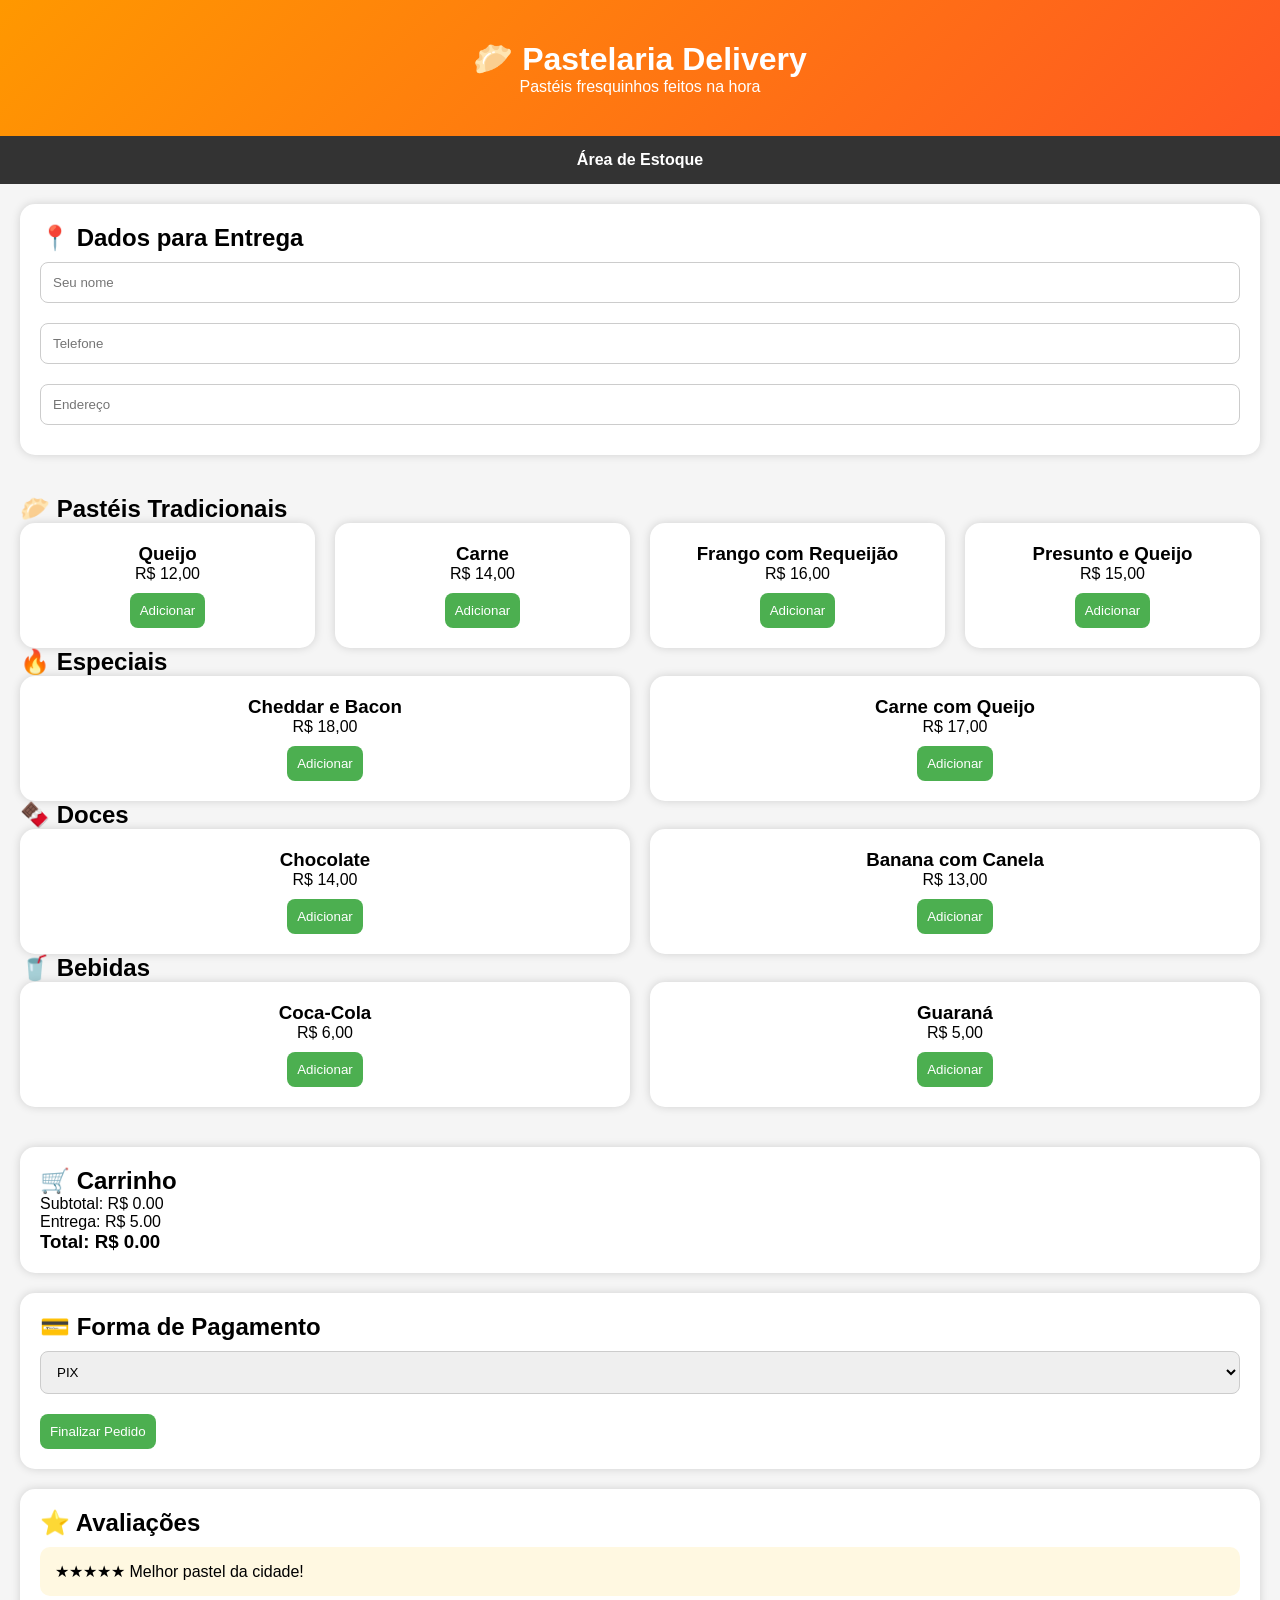
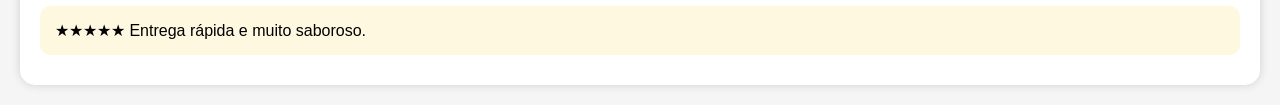
==== vih tavares/index.html @ d55f79d2 "Add files via upload" ====
<!DOCTYPE html>
<html lang="pt-BR">
<head>
<meta charset="UTF-8">
<meta name="viewport" content="width=device-width, initial-scale=1.0">
<title>Pastelaria Delivery</title>
<link rel="stylesheet" href="style.css">
</head>
<body>

<header>
    <h1>🥟 Pastelaria Delivery</h1>
    <p>Pastéis fresquinhos feitos na hora</p>
</header>

<nav>
    <a href="estoque.html">Área de Estoque</a>
</nav>

<section class="dados-cliente">
    <h2>📍 Dados para Entrega</h2>

    <input type="text" id="nome" placeholder="Seu nome">
    <input type="text" id="telefone" placeholder="Telefone">
    <input type="text" id="endereco" placeholder="Endereço">
</section>

<section class="cardapio">

<h2>🥟 Pastéis Tradicionais</h2>

<div class="grid">

<div class="produto">
<h3>Queijo</h3>
<p>R$ 12,00</p>
<button onclick="adicionarCarrinho('Pastel de Queijo',12)">Adicionar</button>
</div>

<div class="produto">
<h3>Carne</h3>
<p>R$ 14,00</p>
<button onclick="adicionarCarrinho('Pastel de Carne',14)">Adicionar</button>
</div>

<div class="produto">
<h3>Frango com Requeijão</h3>
<p>R$ 16,00</p>
<button onclick="adicionarCarrinho('Frango com Requeijão',16)">Adicionar</button>
</div>

<div class="produto">
<h3>Presunto e Queijo</h3>
<p>R$ 15,00</p>
<button onclick="adicionarCarrinho('Presunto e Queijo',15)">Adicionar</button>
</div>

</div>

<h2>🔥 Especiais</h2>

<div class="grid">

<div class="produto">
<h3>Cheddar e Bacon</h3>
<p>R$ 18,00</p>
<button onclick="adicionarCarrinho('Cheddar e Bacon',18)">Adicionar</button>
</div>

<div class="produto">
<h3>Carne com Queijo</h3>
<p>R$ 17,00</p>
<button onclick="adicionarCarrinho('Carne com Queijo',17)">Adicionar</button>
</div>

</div>

<h2>🍫 Doces</h2>

<div class="grid">

<div class="produto">
<h3>Chocolate</h3>
<p>R$ 14,00</p>
<button onclick="adicionarCarrinho('Chocolate',14)">Adicionar</button>
</div>

<div class="produto">
<h3>Banana com Canela</h3>
<p>R$ 13,00</p>
<button onclick="adicionarCarrinho('Banana com Canela',13)">Adicionar</button>
</div>

</div>

<h2>🥤 Bebidas</h2>

<div class="grid">

<div class="produto">
<h3>Coca-Cola</h3>
<p>R$ 6,00</p>
<button onclick="adicionarCarrinho('Coca-Cola',6)">Adicionar</button>
</div>

<div class="produto">
<h3>Guaraná</h3>
<p>R$ 5,00</p>
<button onclick="adicionarCarrinho('Guaraná',5)">Adicionar</button>
</div>

</div>

</section>

<section class="carrinho">
<h2>🛒 Carrinho</h2>

<ul id="listaCarrinho"></ul>

<p>Subtotal: R$ <span id="subtotal">0.00</span></p>
<p>Entrega: R$ 5.00</p>

<h3>Total: R$ <span id="total">0.00</span></h3>
</section>

<section class="pagamento">

<h2>💳 Forma de Pagamento</h2>

<select id="pagamento">
<option value="pix">PIX</option>
<option value="debito">Cartão Débito</option>
<option value="credito">Cartão Crédito</option>
<option value="dinheiro">Dinheiro</option>
</select>

<button onclick="finalizarCompra()">
Finalizar Pedido
</button>

<div id="resultado"></div>

</section>

<section class="avaliacoes">

<h2>⭐ Avaliações</h2>

<div class="comentario">
★★★★★ Melhor pastel da cidade!
</div>

<div class="comentario">
★★★★★ Entrega rápida e muito saboroso.
</div>

</section>

<script src="script.js"></script>

</body>
</html>
---- vih tavares/style.css ----
*{
margin:0;
padding:0;
box-sizing:border-box;
font-family:Arial, sans-serif;
}

body{
background:#f5f5f5;
}

header{
background:linear-gradient(135deg,#ff9800,#ff5722);
color:white;
text-align:center;
padding:40px;
}

nav{
background:#333;
padding:15px;
text-align:center;
}

nav a{
color:white;
text-decoration:none;
font-weight:bold;
}

section{
padding:20px;
}

.grid{
display:grid;
grid-template-columns:repeat(auto-fit,minmax(220px,1fr));
gap:20px;
}

.produto{
background:white;
padding:20px;
border-radius:15px;
box-shadow:0 0 10px rgba(0,0,0,.15);
text-align:center;
transition:.3s;
}

.produto:hover{
transform:translateY(-5px);
}

button{
background:#4caf50;
color:white;
border:none;
padding:10px;
margin-top:10px;
border-radius:8px;
cursor:pointer;
}

button:hover{
background:#2e7d32;
}

.carrinho,
.pagamento,
.avaliacoes,
.dados-cliente{
background:white;
margin:20px;
padding:20px;
border-radius:15px;
box-shadow:0 0 10px rgba(0,0,0,.15);
}

input,
select{
width:100%;
padding:12px;
margin:10px 0;
border:1px solid #ccc;
border-radius:8px;
}

.comentario{
background:#fff8e1;
padding:15px;
margin:10px 0;
border-radius:10px;
}

.voltar{
text-align:center;
margin:30px;
}

.voltar a{
background:#4caf50;
color:white;
padding:12px 20px;
text-decoration:none;
border-radius:10px;
}

@media(max-width:768px){
.grid{
grid-template-columns:1fr;
}
}
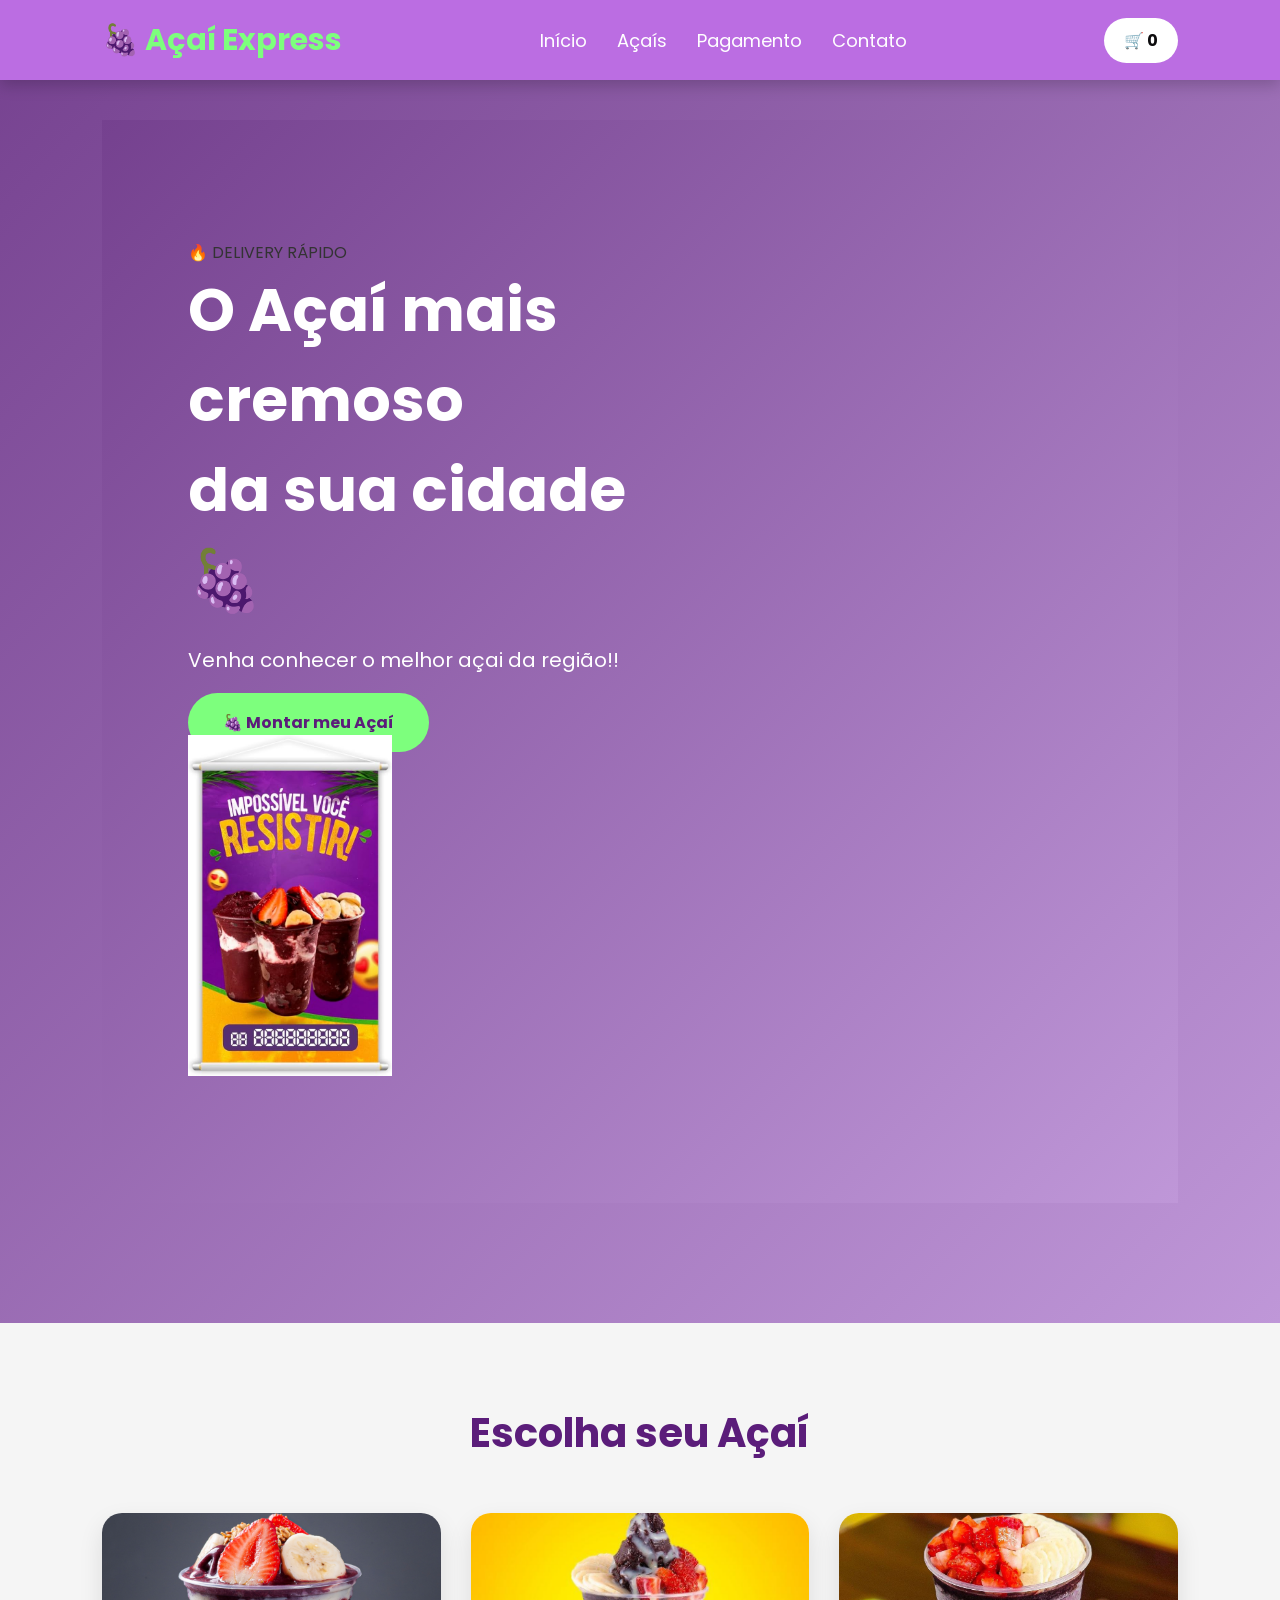
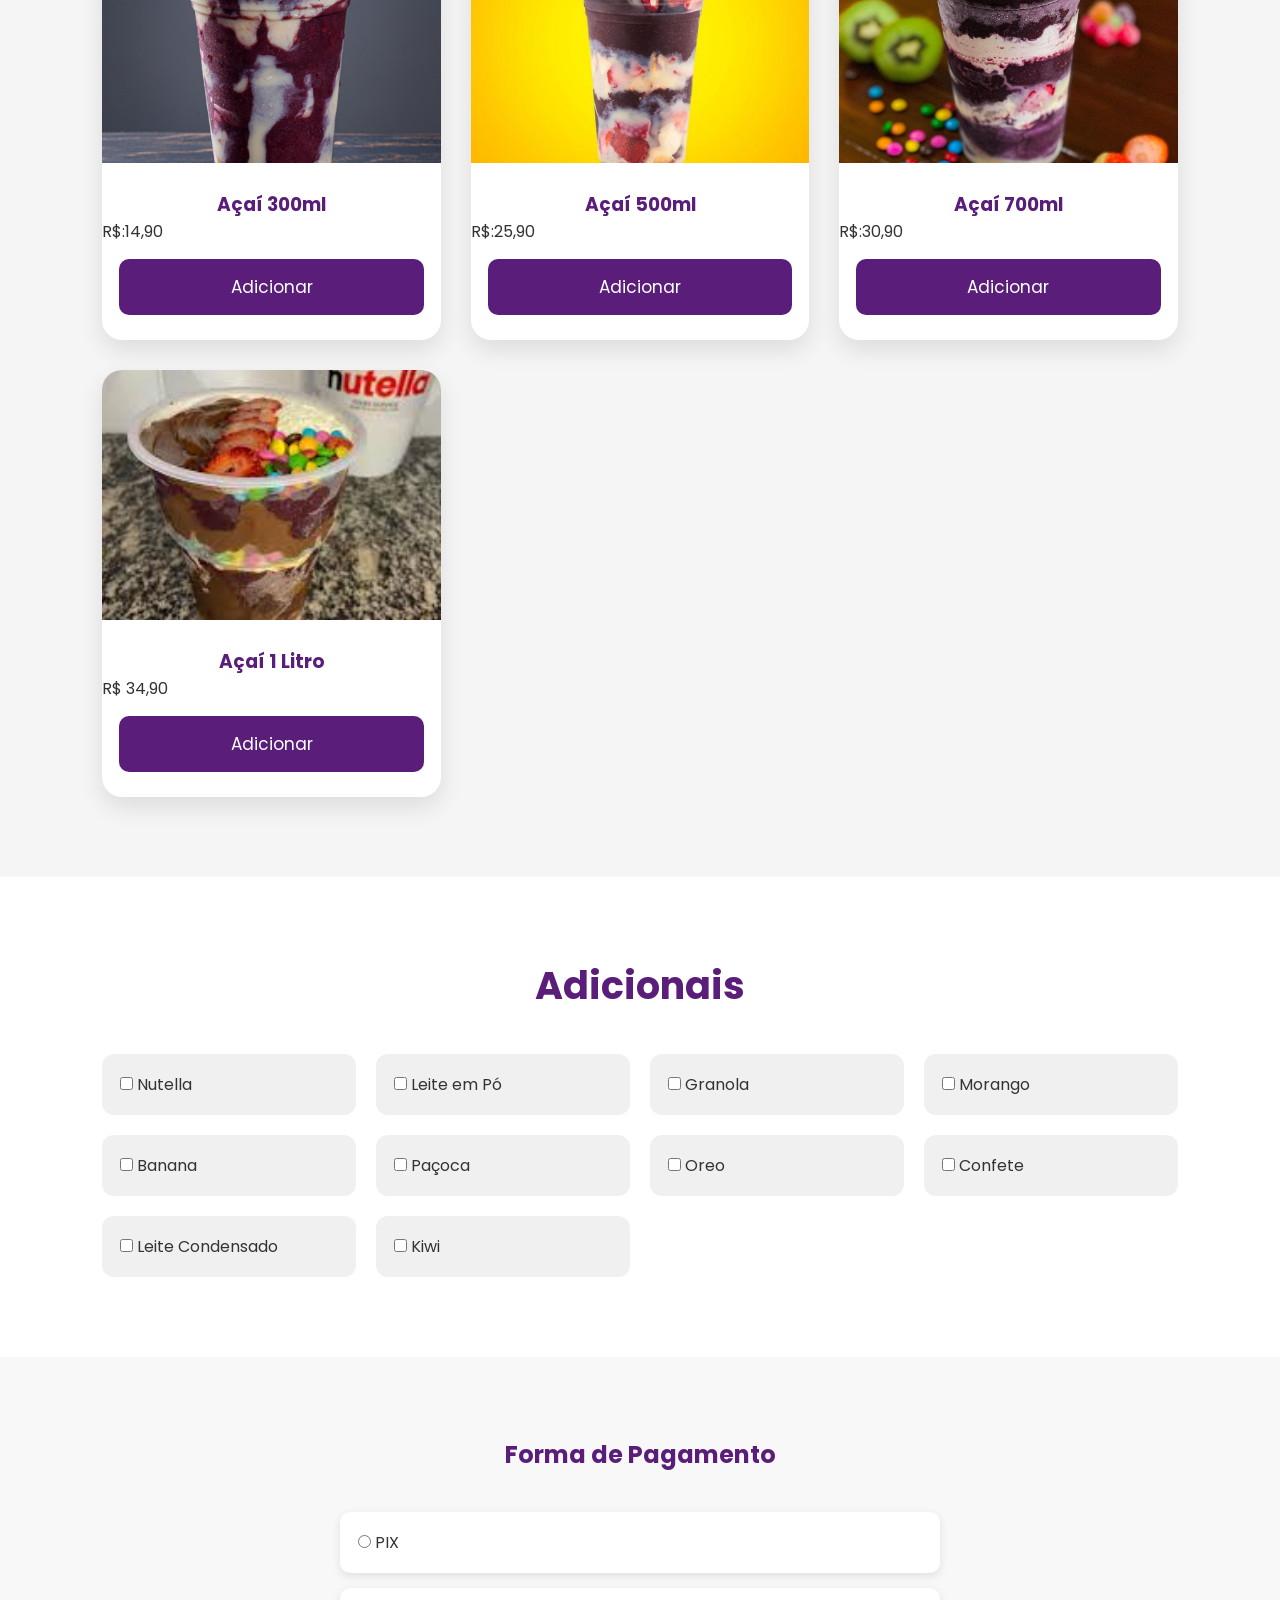
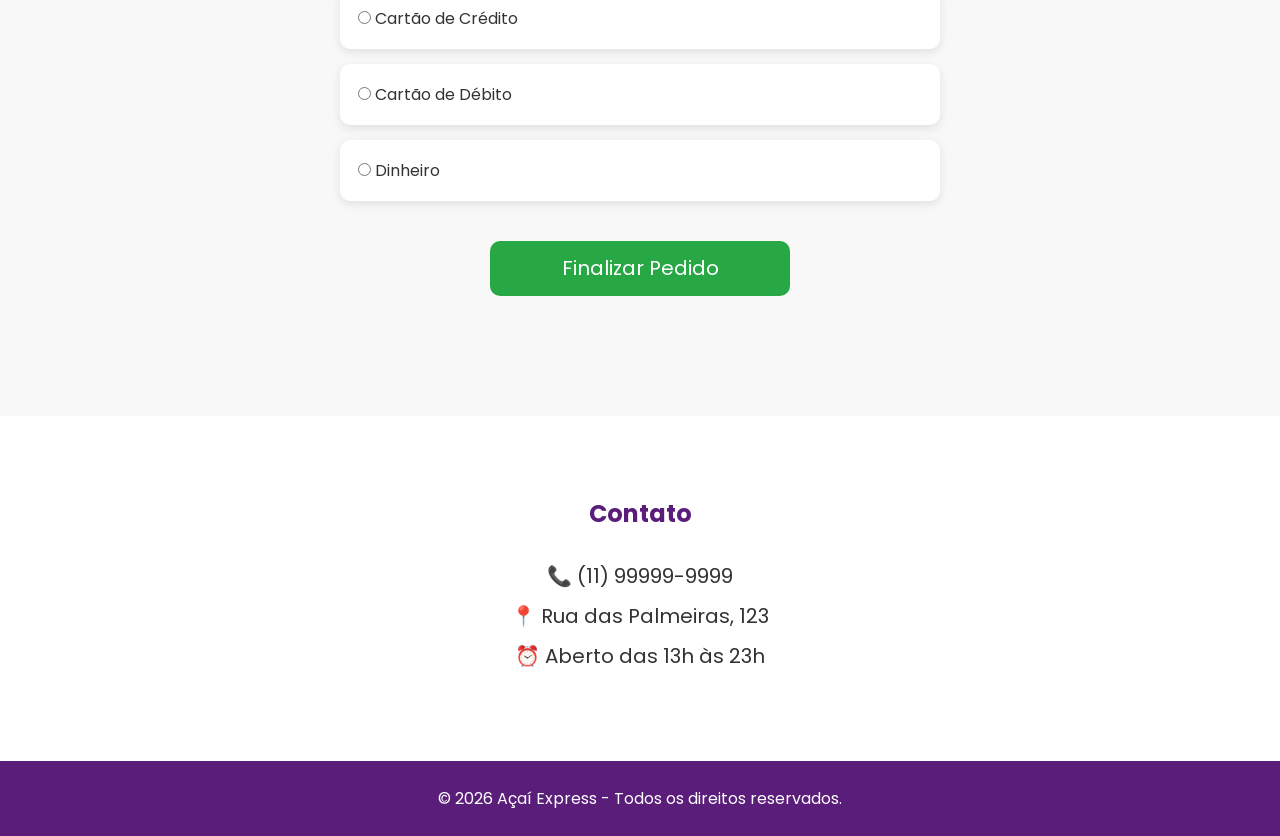
==== commit 2f690ca0: "Add files via upload" ====
--- a/vih tavares/index.html
+++ b/vih tavares/index.html
@@ -1,163 +1,253 @@
 <!DOCTYPE html>
 <html lang="pt-BR">
 <head>
-<meta charset="UTF-8">
-<meta name="viewport" content="width=device-width, initial-scale=1.0">
-<title>Pastelaria Delivery</title>
-<link rel="stylesheet" href="style.css">
+    <meta charset="UTF-8">
+    <meta name="viewport" content="width=device-width, initial-scale=1.0">
+    <title>Açaí Express</title>
+
+    <link rel="stylesheet" href="style.css">
+
+    <link rel="preconnect" href="https://fonts.googleapis.com">
+    <link rel="preconnect" href="https://fonts.gstatic.com" crossorigin>
+    <link href="https://fonts.googleapis.com/css2?family=Poppins:wght@300;400;500;600;700&display=swap" rel="stylesheet">
 </head>
 <body>
 
 <header>
-    <h1>🥟 Pastelaria Delivery</h1>
-    <p>Pastéis fresquinhos feitos na hora</p>
+
+    <div class="logo">
+        🍇 <span>Açaí Express</span>
+    </div>
+
+    <nav>
+        <a href="#inicio">Início</a>
+        <a href="#produtos">Açaís</a>
+        <a href="#pagamento">Pagamento</a>
+        <a href="#contato">Contato</a>
+    </nav>
+
+    <div class="carrinho">
+        🛒 <span id="contador">0</span>
+    </div>
+
 </header>
 
-<nav>
-    <a href="estoque.html">Área de Estoque</a>
-</nav>
-
-<section class="dados-cliente">
-    <h2>📍 Dados para Entrega</h2>
-
-    <input type="text" id="nome" placeholder="Seu nome">
-    <input type="text" id="telefone" placeholder="Telefone">
-    <input type="text" id="endereco" placeholder="Endereço">
-</section>
-
-<section class="cardapio">
-
-<h2>🥟 Pastéis Tradicionais</h2>
-
-<div class="grid">
-
-<div class="produto">
-<h3>Queijo</h3>
-<p>R$ 12,00</p>
-<button onclick="adicionarCarrinho('Pastel de Queijo',12)">Adicionar</button>
-</div>
-
-<div class="produto">
-<h3>Carne</h3>
-<p>R$ 14,00</p>
-<button onclick="adicionarCarrinho('Pastel de Carne',14)">Adicionar</button>
-</div>
-
-<div class="produto">
-<h3>Frango com Requeijão</h3>
-<p>R$ 16,00</p>
-<button onclick="adicionarCarrinho('Frango com Requeijão',16)">Adicionar</button>
-</div>
-
-<div class="produto">
-<h3>Presunto e Queijo</h3>
-<p>R$ 15,00</p>
-<button onclick="adicionarCarrinho('Presunto e Queijo',15)">Adicionar</button>
-</div>
-
-</div>
-
-<h2>🔥 Especiais</h2>
-
-<div class="grid">
-
-<div class="produto">
-<h3>Cheddar e Bacon</h3>
-<p>R$ 18,00</p>
-<button onclick="adicionarCarrinho('Cheddar e Bacon',18)">Adicionar</button>
-</div>
-
-<div class="produto">
-<h3>Carne com Queijo</h3>
-<p>R$ 17,00</p>
-<button onclick="adicionarCarrinho('Carne com Queijo',17)">Adicionar</button>
-</div>
-
-</div>
-
-<h2>🍫 Doces</h2>
-
-<div class="grid">
-
-<div class="produto">
-<h3>Chocolate</h3>
-<p>R$ 14,00</p>
-<button onclick="adicionarCarrinho('Chocolate',14)">Adicionar</button>
-</div>
-
-<div class="produto">
-<h3>Banana com Canela</h3>
-<p>R$ 13,00</p>
-<button onclick="adicionarCarrinho('Banana com Canela',13)">Adicionar</button>
-</div>
-
-</div>
-
-<h2>🥤 Bebidas</h2>
-
-<div class="grid">
-
-<div class="produto">
-<h3>Coca-Cola</h3>
-<p>R$ 6,00</p>
-<button onclick="adicionarCarrinho('Coca-Cola',6)">Adicionar</button>
-</div>
-
-<div class="produto">
-<h3>Guaraná</h3>
-<p>R$ 5,00</p>
-<button onclick="adicionarCarrinho('Guaraná',5)">Adicionar</button>
-</div>
-
-</div>
-
-</section>
-
-<section class="carrinho">
-<h2>🛒 Carrinho</h2>
-
-<ul id="listaCarrinho"></ul>
-
-<p>Subtotal: R$ <span id="subtotal">0.00</span></p>
-<p>Entrega: R$ 5.00</p>
-
-<h3>Total: R$ <span id="total">0.00</span></h3>
-</section>
-
-<section class="pagamento">
-
-<h2>💳 Forma de Pagamento</h2>
-
-<select id="pagamento">
-<option value="pix">PIX</option>
-<option value="debito">Cartão Débito</option>
-<option value="credito">Cartão Crédito</option>
-<option value="dinheiro">Dinheiro</option>
-</select>
-
-<button onclick="finalizarCompra()">
+<section class="banner" id="inicio">
+
+   <section class="banner" id="inicio">
+
+    <div class="texto">
+
+        <span class="tag">🔥 DELIVERY RÁPIDO</span>
+
+        <h1>
+            O Açaí mais cremoso<br>
+            da sua cidade 🍇
+        </h1>
+
+        <p>
+            Venha conhecer o melhor açai da região!!
+        </p>
+
+        <div class="botoes">
+
+            <a href="#produtos" class="botao">
+                🍇 Montar meu Açaí
+            </a>
+
+            <a href="#pagamento" class="botao-secundario">
+                
+            </a>
+
+        </div>
+
+        <div class="info">
+
+
+    </div>
+
+    <div class="imagem">
+
+        <img src="imagem/61+tGN-1MwL._AC_UF894,1000_QL80_.jpg" alt="Açaí">
+
+    </div>
+
+</section>
+
+</section>
+
+<section class="produtos" id="produtos">
+
+<h2>Escolha seu Açaí</h2>
+
+<div class="cards">
+
+<div class="card">
+
+<img src="imagem/1623130425e2aikefbe9.png">
+
+<h3>Açaí 300ml</h3>
+
+<p class="preço">
+R$:14,90
+</p>
+
+<button onclick="adicionarCarrinho('Açaí 300ml',14.90)">
+Adicionar
+</button>
+
+</div>
+
+<div class="card">
+
+<img src="imagem/1336210121bjgebgbjec.jpg">
+
+<h3>Açaí 500ml</h3>
+
+<p class="preço">
+R$:25,90
+</p>
+
+<button onclick="adicionarCarrinho('Açaí 500ml',19.90)">
+Adicionar
+</button>
+
+</div>
+
+<div class="card">
+
+<img src="imagem/857f9a5ece01583d358e4edacb1e50d5.jpg">
+
+<h3>Açaí 700ml</h3>
+
+<p class="preço">
+R$:30,90
+</p>
+
+<button onclick="adicionarCarrinho('Açaí 700ml',25.90)">
+Adicionar
+</button>
+
+</div>
+
+<div class="card">
+
+<img src="imagem/images (2).jfif">
+
+<h3>Açaí 1 Litro</h3>
+
+<p class="preço">
+R$ 34,90
+</p>
+
+<button onclick="adicionarCarrinho('Açaí 1L',34.90)">
+Adicionar
+</button>
+
+</div>
+
+</div>
+
+</section>
+
+<section class="adicionais">
+
+<h2>Adicionais</h2>
+
+<div class="lista">
+
+<label><input type="checkbox"> Nutella</label>
+
+<label><input type="checkbox"> Leite em Pó</label>
+
+<label><input type="checkbox"> Granola</label>
+
+<label><input type="checkbox"> Morango</label>
+
+<label><input type="checkbox"> Banana</label>
+
+<label><input type="checkbox"> Paçoca</label>
+
+<label><input type="checkbox"> Oreo</label>
+
+<label><input type="checkbox"> Confete</label>
+
+<label><input type="checkbox"> Leite Condensado</label>
+
+<label><input type="checkbox"> Kiwi</label>
+
+</div>
+
+</section>
+
+<section id="pagamento">
+
+<h2>Forma de Pagamento</h2>
+
+<div class="pagamentos">
+
+<label>
+
+<input type="radio" name="pagamento">
+
+PIX
+
+</label>
+
+<label>
+
+<input type="radio" name="pagamento">
+
+Cartão de Crédito
+
+</label>
+
+<label>
+
+<input type="radio" name="pagamento">
+
+Cartão de Débito
+
+</label>
+
+<label>
+
+<input type="radio" name="pagamento">
+
+Dinheiro
+
+</label>
+
+</div>
+
+<button class="finalizar">
 Finalizar Pedido
 </button>
 
-<div id="resultado"></div>
-
-</section>
-
-<section class="avaliacoes">
-
-<h2>⭐ Avaliações</h2>
-
-<div class="comentario">
-★★★★★ Melhor pastel da cidade!
-</div>
-
-<div class="comentario">
-★★★★★ Entrega rápida e muito saboroso.
-</div>
-
-</section>
+</section>
+
+<section id="contato">
+
+<h2>Contato</h2>
+
+<p>📞 (11) 99999-9999</p>
+
+<p>📍 Rua das Palmeiras, 123</p>
+
+<p>⏰ Aberto das 13h às 23h</p>
+
+</section>
+
+<footer>
+
+<p>
+© 2026 Açaí Express - Todos os direitos reservados.
+</p>
+
+</footer>
 
 <script src="script.js"></script>
 
 </body>
-</html>+</html>
+
--- a/vih tavares/style.css
+++ b/vih tavares/style.css
@@ -1,112 +1,329 @@
 *{
-margin:0;
-padding:0;
-box-sizing:border-box;
-font-family:Arial, sans-serif;
+    margin:0;
+    padding:0;
+    box-sizing:border-box;
+    font-family:'Poppins',sans-serif;
 }
 
 body{
-background:#f5f5f5;
-}
+    background:#f5f5f5;
+    color:#333;
+}
+
+/* HEADER */
 
 header{
-background:linear-gradient(135deg,#ff9800,#ff5722);
-color:white;
-text-align:center;
-padding:40px;
+    width:100%;
+    height:80px;
+    background:#bb6de2;
+    display:flex;
+    justify-content:space-between;
+    align-items:center;
+    padding:0 8%;
+    position:fixed;
+    top:0;
+    left:0;
+    z-index:1000;
+    box-shadow:0 5px 15px rgba(0,0,0,.2);
+}
+
+.logo{
+    color:#fff;
+    font-size:30px;
+    font-weight:700;
+}
+
+.logo span{
+    color:#7dff7d;
 }
 
 nav{
-background:#333;
-padding:15px;
-text-align:center;
+    display:flex;
+    gap:30px;
 }
 
 nav a{
-color:white;
-text-decoration:none;
-font-weight:bold;
-}
-
-section{
-padding:20px;
-}
-
-.grid{
-display:grid;
-grid-template-columns:repeat(auto-fit,minmax(220px,1fr));
-gap:20px;
-}
-
-.produto{
-background:white;
-padding:20px;
-border-radius:15px;
-box-shadow:0 0 10px rgba(0,0,0,.15);
-text-align:center;
-transition:.3s;
-}
-
-.produto:hover{
-transform:translateY(-5px);
-}
-
-button{
-background:#4caf50;
-color:white;
-border:none;
-padding:10px;
-margin-top:10px;
-border-radius:8px;
-cursor:pointer;
-}
-
-button:hover{
-background:#2e7d32;
-}
-
-.carrinho,
-.pagamento,
-.avaliacoes,
-.dados-cliente{
-background:white;
-margin:20px;
-padding:20px;
-border-radius:15px;
-box-shadow:0 0 10px rgba(0,0,0,.15);
-}
-
-input,
-select{
-width:100%;
-padding:12px;
-margin:10px 0;
-border:1px solid #ccc;
-border-radius:8px;
-}
-
-.comentario{
-background:#fff8e1;
-padding:15px;
-margin:10px 0;
-border-radius:10px;
-}
-
-.voltar{
-text-align:center;
-margin:30px;
-}
-
-.voltar a{
-background:#4caf50;
-color:white;
-padding:12px 20px;
-text-decoration:none;
-border-radius:10px;
-}
-
-@media(max-width:768px){
-.grid{
-grid-template-columns:1fr;
-}
-}+    color:white;
+    text-decoration:none;
+    font-size:18px;
+    transition:.3s;
+}
+
+nav a:hover{
+    color:#7dff7d;
+}
+
+.carrinho{
+    background:#fff;
+    color:#0d0c0e;
+    padding:10px 20px;
+    border-radius:40px;
+    font-weight:bold;
+}
+
+/* BANNER */
+
+.banner{
+    width:100%;
+    min-height:100vh;
+    display:flex;
+    justify-content:space-between;
+    align-items:center;
+    padding:120px 8%;
+    background:linear-gradient(135deg,#75418f,#bf97d8);
+}
+
+.texto{
+    width:50%;
+}
+
+.texto h1{
+    color:white;
+    font-size:60px;
+    margin-bottom:20px;
+}
+
+.texto p{
+    color:white;
+    font-size:20px;
+    margin-bottom:35px;
+}
+
+.botao{
+    background:#7dff7d;
+    color:#5b1d7a;
+    padding:18px 35px;
+    text-decoration:none;
+    border-radius:40px;
+    font-weight:bold;
+    transition:.3s;
+}
+
+.botao:hover{
+    background:white;
+}
+
+.imagem{
+    width:45%;
+    text-align:center;
+}
+
+.imagem img{
+    width:100%;
+    max-width:500px;
+}
+
+/* PRODUTOS */
+
+.produtos{
+    padding:80px 8%;
+}
+
+.produtos h2{
+    text-align:center;
+    font-size:40px;
+    color:#5b1d7a;
+    margin-bottom:50px;
+}
+
+.cards{
+    display:grid;
+    grid-template-columns:repeat(auto-fit,minmax(260px,1fr));
+    gap:30px;
+}
+
+.card{
+    background:white;
+    border-radius:20px;
+    overflow:hidden;
+    box-shadow:0 10px 25px rgba(0,0,0,.1);
+    transition:.4s;
+}
+
+.card:hover{
+    transform:translateY(-10px);
+}
+
+.card img{
+    width:100%;
+    height:250px;
+    object-fit:cover;
+}
+
+.card h3{
+    text-align:center;
+    margin-top:20px;
+    color:#5b1d7a;
+}
+
+.preco{
+    text-align:center;
+    font-size:26px;
+    color:#28a745;
+    margin:15px 0;
+    font-weight:bold;
+}
+
+.card button{
+    width:90%;
+    margin:15px auto 25px;
+    display:block;
+    padding:15px;
+    border:none;
+    background:#5b1d7a;
+    color:white;
+    border-radius:10px;
+    cursor:pointer;
+    font-size:17px;
+    transition:.3s;
+}
+
+.card button:hover{
+    background:#7dff7d;
+    color:#5b1d7a;
+}
+
+/* ADICIONAIS */
+
+.adicionais{
+    padding:80px 8%;
+    background:white;
+}
+
+.adicionais h2{
+    text-align:center;
+    margin-bottom:40px;
+    color:#5b1d7a;
+    font-size:38px;
+}
+
+.lista{
+    display:grid;
+    grid-template-columns:repeat(auto-fit,minmax(200px,1fr));
+    gap:20px;
+}
+
+.lista label{
+    background:#f0f0f0;
+    padding:18px;
+    border-radius:12px;
+    cursor:pointer;
+    transition:.3s;
+}
+
+.lista label:hover{
+    background:#7dff7d;
+}
+
+/* PAGAMENTO */
+
+#pagamento{
+    padding:80px 8%;
+    background:#f8f8f8;
+}
+
+#pagamento h2{
+    text-align:center;
+    color:#5b1d7a;
+    margin-bottom:40px;
+}
+
+.pagamentos{
+    max-width:600px;
+    margin:auto;
+}
+
+.pagamentos label{
+    display:block;
+    background:white;
+    margin:15px 0;
+    padding:18px;
+    border-radius:10px;
+    cursor:pointer;
+    box-shadow:0 3px 10px rgba(0,0,0,.1);
+}
+
+.finalizar{
+    display:block;
+    margin:40px auto;
+    width:300px;
+    height:55px;
+    border:none;
+    background:#28a745;
+    color:white;
+    border-radius:10px;
+    font-size:20px;
+    cursor:pointer;
+    transition:.3s;
+}
+
+.finalizar:hover{
+    background:#218838;
+}
+
+/* CONTATO */
+
+#contato{
+    padding:80px 8%;
+    background:white;
+    text-align:center;
+}
+
+#contato h2{
+    color:#5b1d7a;
+    margin-bottom:30px;
+}
+
+#contato p{
+    font-size:20px;
+    margin:10px;
+}
+
+/* FOOTER */
+
+footer{
+    background:#5b1d7a;
+    color:white;
+    text-align:center;
+    padding:25px;
+}
+
+/* RESPONSIVO */
+
+@media(max-width:900px){
+
+header{
+    flex-direction:column;
+    height:auto;
+    padding:20px;
+}
+
+nav{
+    margin:20px 0;
+    flex-wrap:wrap;
+    justify-content:center;
+}
+
+.banner{
+    flex-direction:column;
+    text-align:center;
+}
+
+.texto{
+    width:100%;
+}
+
+.texto h1{
+    font-size:42px;
+}
+
+.imagem{
+    width:100%;
+    margin-top:40px;
+}
+
+.botao{
+    display:inline-block;
+}
+
+}
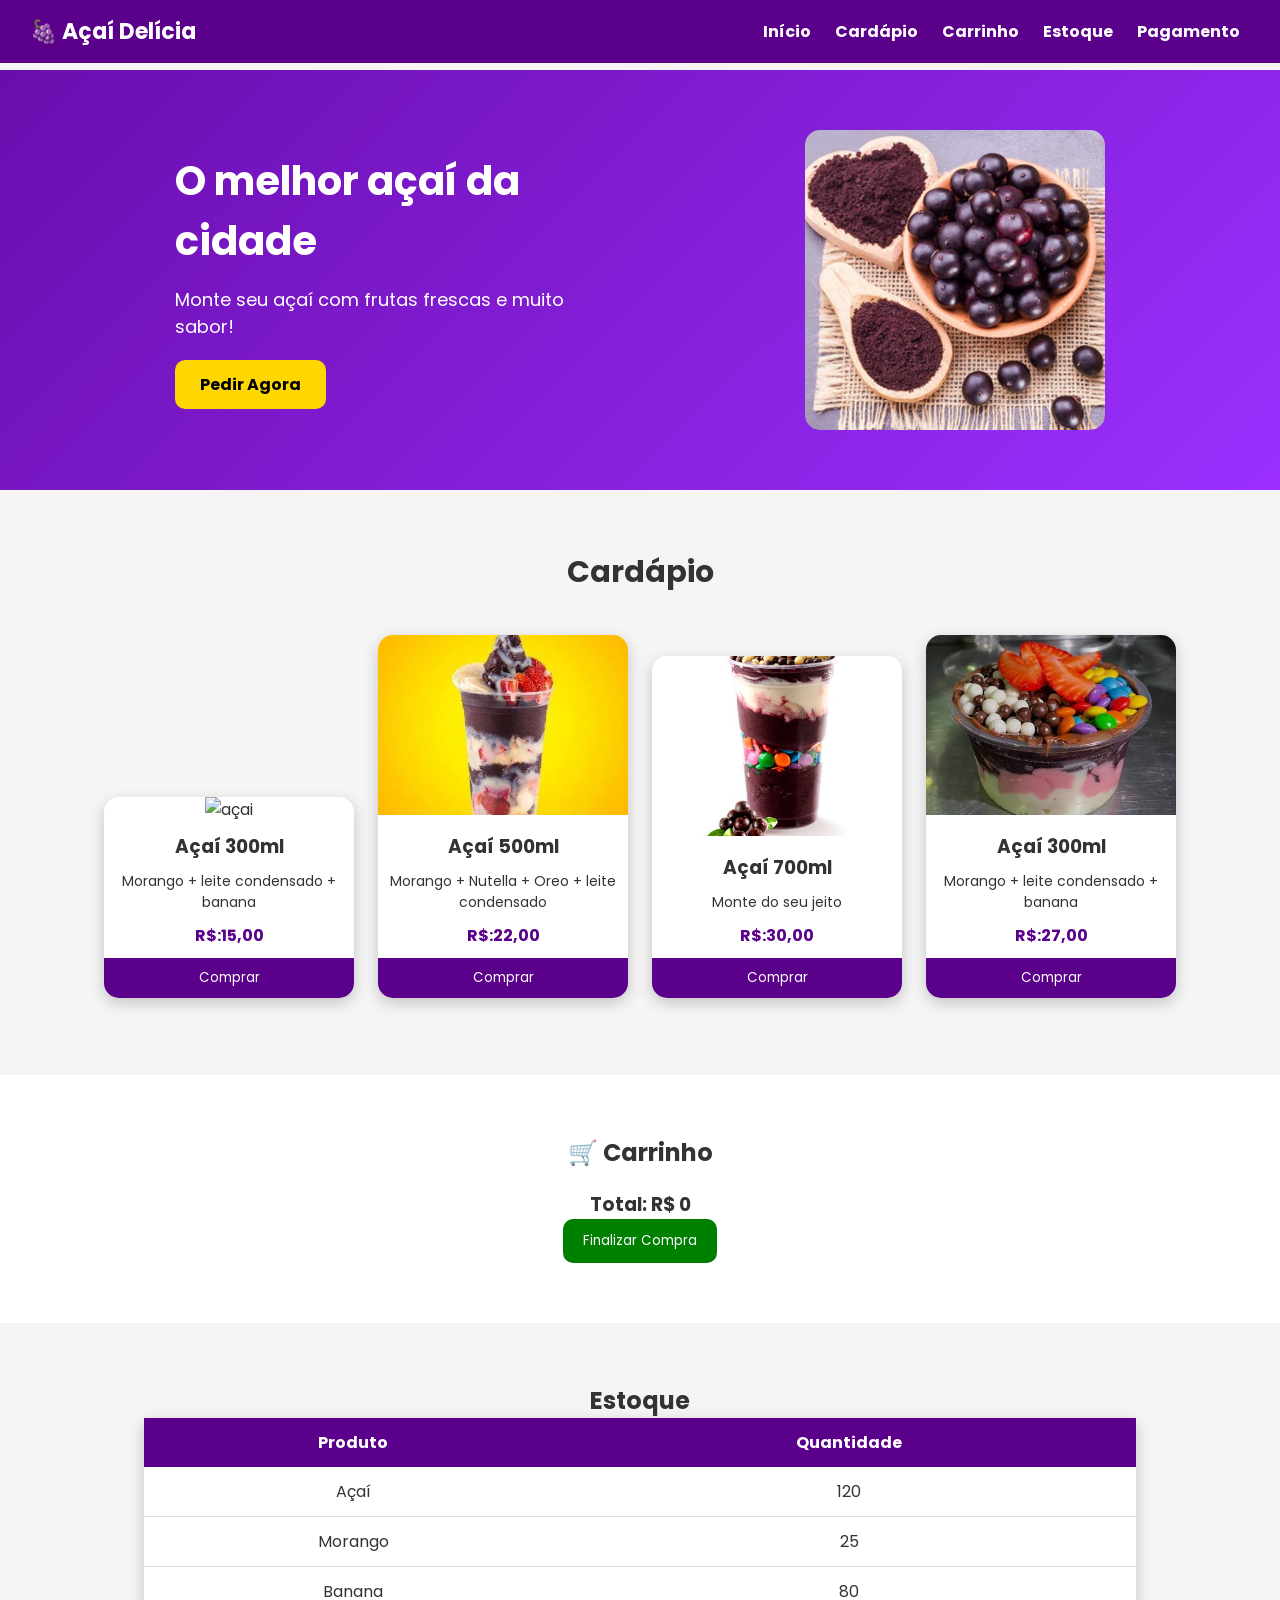
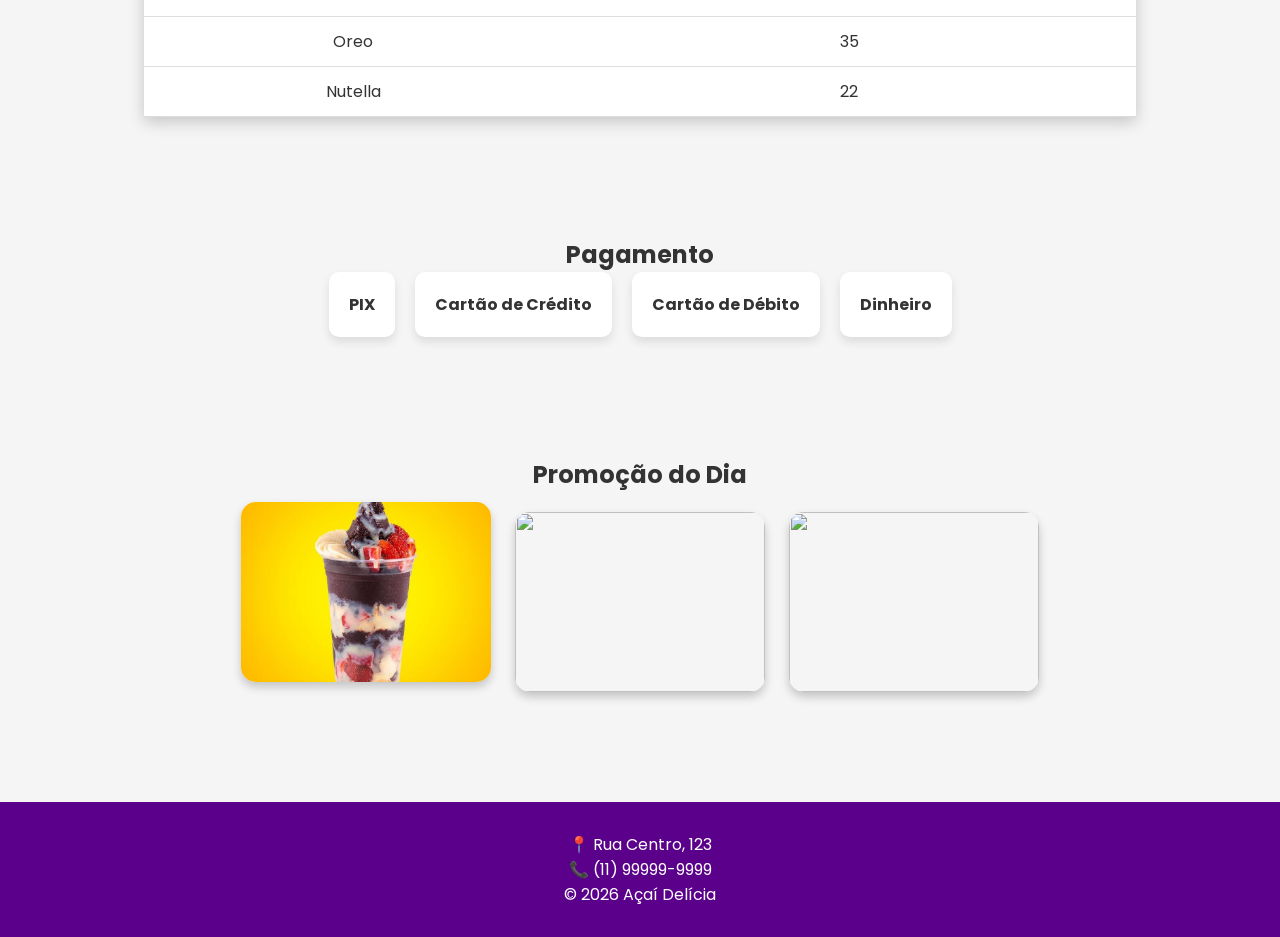
==== commit c3a3b921: "Add files via upload" ====
--- a/vih tavares/index.html
+++ b/vih tavares/index.html
@@ -1,249 +1,135 @@
 <!DOCTYPE html>
 <html lang="pt-BR">
 <head>
-    <meta charset="UTF-8">
-    <meta name="viewport" content="width=device-width, initial-scale=1.0">
-    <title>Açaí Express</title>
+<meta charset="UTF-8">
+<meta name="viewport" content="width=device-width, initial-scale=1.0">
+<title>Açaí Delícia</title>
 
-    <link rel="stylesheet" href="style.css">
+<link rel="stylesheet" href="style.css">
 
-    <link rel="preconnect" href="https://fonts.googleapis.com">
-    <link rel="preconnect" href="https://fonts.gstatic.com" crossorigin>
-    <link href="https://fonts.googleapis.com/css2?family=Poppins:wght@300;400;500;600;700&display=swap" rel="stylesheet">
+<link href="https://fonts.googleapis.com/css2?family=Poppins:wght@300;400;600;700&display=swap" rel="stylesheet">
+<link rel="stylesheet" href="https://cdnjs.cloudflare.com/ajax/libs/font-awesome/6.5.1/css/all.min.css">
 </head>
+
 <body>
 
+<!-- MENU -->
 <header>
+    <h1>🍇 Açaí Delícia</h1>
+    <nav>
+        <a href="#inicio">Início</a>
+        <a href="#cardapio">Cardápio</a>
+        <a href="#carrinho">Carrinho</a>
+        <a href="#estoque">Estoque</a>
+        <a href="#pagamento">Pagamento</a>
+    </nav>
+</header>
 
-    <div class="logo">
-        🍇 <span>Açaí Express</span>
+<!-- BANNER -->
+<section id="inicio" class="banner">
+
+    <div class="banner-texto">
+        <h2>O melhor açaí da cidade</h2>
+        <p>Monte seu açaí com frutas frescas e muito sabor!</p>
+        <button onclick="document.getElementById('cardapio').scrollIntoView({behavior:'smooth'})">
+            Pedir Agora
+        </button>
     </div>
 
-    <nav>
-        <a href="#inicio">Início</a>
-        <a href="#produtos">Açaís</a>
-        <a href="#pagamento">Pagamento</a>
-        <a href="#contato">Contato</a>
-    </nav>
-
-    <div class="carrinho">
-        🛒 <span id="contador">0</span>
-    </div>
-
-</header>
-
-<section class="banner" id="inicio">
-
-   <section class="banner" id="inicio">
-
-    <div class="texto">
-
-        <span class="tag">🔥 DELIVERY RÁPIDO</span>
-
-        <h1>
-            O Açaí mais cremoso<br>
-            da sua cidade 🍇
-        </h1>
-
-        <p>
-            Venha conhecer o melhor açai da região!!
-        </p>
-
-        <div class="botoes">
-
-            <a href="#produtos" class="botao">
-                🍇 Montar meu Açaí
-            </a>
-
-            <a href="#pagamento" class="botao-secundario">
-                
-            </a>
-
-        </div>
-
-        <div class="info">
-
-
-    </div>
-
-    <div class="imagem">
-
-        <img src="imagem/61+tGN-1MwL._AC_UF894,1000_QL80_.jpg" alt="Açaí">
-
-    </div>
+    <img src="imagem/32_G_Aai_12.jpg" alt="Açaí">
 
 </section>
 
+<!-- CARDÁPIO -->
+<section id="cardapio">
+<h2>Cardápio</h2>
+
+<div class="produto">
+    <img src="imagem/857f9a5ece01583d358e4edacb1e50d5 (1).jpg" alt="açai">
+    <h3>Açaí 300ml</h3>
+    <p>Morango + leite condensado + banana</p>
+    <span>R$:15,00</span>
+    <button onclick="adicionarCarrinho('Açaí 300ml',15)">Comprar</button>
+</div>
+
+<div class="produto">
+    <img src="imagem/images.jfif" alt="açai">
+    <h3>Açaí 500ml</h3>
+    <p>Morango + Nutella + Oreo + leite condensado</p>
+    <span>R$:22,00</span>
+    <button onclick="adicionarCarrinho('Açaí 500ml',22)">Comprar</button>
+</div>
+
+<div class="produto">
+    <img src="imagem/0f67962878f96ee95f89c9497bb07d19.jfif" alt="açai">
+    <h3>Açaí 700ml</h3>
+    <p>Monte do seu jeito</p>
+    <span>R$:30,00</span>
+    <button onclick="adicionarCarrinho('Açaí 700ml',30)">Comprar</button>
+</div>
+
+<div class="produto">
+    <img src="imagem/images (1).jfif" alt="Marmita de açai M">
+    <h3>Açaí 300ml</h3>
+    <p>Morango + leite condensado + banana</p>
+    <span>R$:27,00</span>
+    <button onclick="adicionarCarrinho('Açaí 300ml',15)">Comprar</button>
 </section>
 
-<section class="produtos" id="produtos">
+<!-- CARRINHO -->
+<section id="carrinho">
+<h2>🛒 Carrinho</h2>
 
-<h2>Escolha seu Açaí</h2>
+<div id="listaCarrinho"></div>
 
-<div class="cards">
+<h3>Total: R$ <span id="total">0</span></h3>
 
-<div class="card">
+<button onclick="finalizarCompra()">Finalizar Compra</button>
+</section>
 
-<img src="imagem/1623130425e2aikefbe9.png">
+<!-- ESTOQUE -->
+<section id="estoque">
+<h2>Estoque</h2>
 
-<h3>Açaí 300ml</h3>
+<table>
+<tr><th>Produto</th><th>Quantidade</th></tr>
 
-<p class="preço">
-R$:14,90
-</p>
+<tr><td>Açaí</td><td id="acai">120</td></tr>
+<tr><td>Morango</td><td id="morango">25</td></tr>
+<tr><td>Banana</td><td id="banana">80</td></tr>
+<tr><td>Oreo</td><td id="oreo">35</td></tr>
+<tr><td>Nutella</td><td id="nutella">22</td></tr>
 
-<button onclick="adicionarCarrinho('Açaí 300ml',14.90)">
-Adicionar
-</button>
+</table>
+</section>
 
+<!-- PAGAMENTO -->
+<section id="pagamento">
+<h2>Pagamento</h2>
+
+<div class="pagamentos">
+    <p>PIX</p>
+    <p>Cartão de Crédito</p>
+    <p>Cartão de Débito</p>
+    <p>Dinheiro</p>
 </div>
+</section>
 
-<div class="card">
+<!-- GALERIA -->
+<section id="galeria">
+<h2>Promoção do Dia </h2>
 
 <img src="imagem/1336210121bjgebgbjec.jpg">
-
-<h3>Açaí 500ml</h3>
-
-<p class="preço">
-R$:25,90
-</p>
-
-<button onclick="adicionarCarrinho('Açaí 500ml',19.90)">
-Adicionar
-</button>
-
-</div>
-
-<div class="card">
-
-<img src="imagem/857f9a5ece01583d358e4edacb1e50d5.jpg">
-
-<h3>Açaí 700ml</h3>
-
-<p class="preço">
-R$:30,90
-</p>
-
-<button onclick="adicionarCarrinho('Açaí 700ml',25.90)">
-Adicionar
-</button>
-
-</div>
-
-<div class="card">
-
-<img src="imagem/images (2).jfif">
-
-<h3>Açaí 1 Litro</h3>
-
-<p class="preço">
-R$ 34,90
-</p>
-
-<button onclick="adicionarCarrinho('Açaí 1L',34.90)">
-Adicionar
-</button>
-
-</div>
-
-</div>
+<img src="img/acai2.jpg">
+<img src="img/acai3.jpg">
 
 </section>
 
-<section class="adicionais">
-
-<h2>Adicionais</h2>
-
-<div class="lista">
-
-<label><input type="checkbox"> Nutella</label>
-
-<label><input type="checkbox"> Leite em Pó</label>
-
-<label><input type="checkbox"> Granola</label>
-
-<label><input type="checkbox"> Morango</label>
-
-<label><input type="checkbox"> Banana</label>
-
-<label><input type="checkbox"> Paçoca</label>
-
-<label><input type="checkbox"> Oreo</label>
-
-<label><input type="checkbox"> Confete</label>
-
-<label><input type="checkbox"> Leite Condensado</label>
-
-<label><input type="checkbox"> Kiwi</label>
-
-</div>
-
-</section>
-
-<section id="pagamento">
-
-<h2>Forma de Pagamento</h2>
-
-<div class="pagamentos">
-
-<label>
-
-<input type="radio" name="pagamento">
-
-PIX
-
-</label>
-
-<label>
-
-<input type="radio" name="pagamento">
-
-Cartão de Crédito
-
-</label>
-
-<label>
-
-<input type="radio" name="pagamento">
-
-Cartão de Débito
-
-</label>
-
-<label>
-
-<input type="radio" name="pagamento">
-
-Dinheiro
-
-</label>
-
-</div>
-
-<button class="finalizar">
-Finalizar Pedido
-</button>
-
-</section>
-
-<section id="contato">
-
-<h2>Contato</h2>
-
+<!-- CONTATO -->
+<footer>
+<p>📍 Rua Centro, 123</p>
 <p>📞 (11) 99999-9999</p>
-
-<p>📍 Rua das Palmeiras, 123</p>
-
-<p>⏰ Aberto das 13h às 23h</p>
-
-</section>
-
-<footer>
-
-<p>
-© 2026 Açaí Express - Todos os direitos reservados.
-</p>
-
+<p>© 2026 Açaí Delícia</p>
 </footer>
 
 <script src="script.js"></script>
--- a/vih tavares/style.css
+++ b/vih tavares/style.css
@@ -1,8 +1,12 @@
+/* =========================
+RESET
+========================= */
+
 *{
     margin:0;
     padding:0;
     box-sizing:border-box;
-    font-family:'Poppins',sans-serif;
+    font-family:'Poppins', sans-serif;
 }
 
 body{
@@ -10,320 +14,252 @@
     color:#333;
 }
 
-/* HEADER */
+/* =========================
+HEADER
+========================= */
 
 header{
-    width:100%;
-    height:80px;
-    background:#bb6de2;
+    background:#5a008a;
+    color:white;
     display:flex;
     justify-content:space-between;
     align-items:center;
-    padding:0 8%;
+    padding:15px 30px;
     position:fixed;
+    width:100%;
     top:0;
-    left:0;
     z-index:1000;
-    box-shadow:0 5px 15px rgba(0,0,0,.2);
-}
-
-.logo{
-    color:#fff;
-    font-size:30px;
-    font-weight:700;
-}
-
-.logo span{
-    color:#7dff7d;
-}
-
-nav{
+}
+
+header h1{
+    font-size:22px;
+}
+
+nav a{
+    color:white;
+    text-decoration:none;
+    margin:0 10px;
+    font-weight:bold;
+}
+
+nav a:hover{
+    color:#ffd700;
+}
+
+/* =========================
+BANNER
+========================= */
+
+.banner{
+    margin-top:70px;
     display:flex;
-    gap:30px;
-}
-
-nav a{
-    color:white;
-    text-decoration:none;
+    align-items:center;
+    justify-content:space-around;
+    padding:60px;
+    background:linear-gradient(135deg,#6a0dad,#9b30ff);
+    color:white;
+    flex-wrap:wrap;
+}
+
+.banner-texto{
+    max-width:400px;
+}
+
+.banner-texto h2{
+    font-size:40px;
+    margin-bottom:15px;
+}
+
+.banner-texto p{
     font-size:18px;
-    transition:.3s;
-}
-
-nav a:hover{
-    color:#7dff7d;
-}
-
-.carrinho{
-    background:#fff;
-    color:#0d0c0e;
-    padding:10px 20px;
-    border-radius:40px;
-    font-weight:bold;
-}
-
-/* BANNER */
-
-.banner{
-    width:100%;
-    min-height:100vh;
-    display:flex;
-    justify-content:space-between;
-    align-items:center;
-    padding:120px 8%;
-    background:linear-gradient(135deg,#75418f,#bf97d8);
-}
-
-.texto{
-    width:50%;
-}
-
-.texto h1{
-    color:white;
-    font-size:60px;
     margin-bottom:20px;
 }
 
-.texto p{
-    color:white;
-    font-size:20px;
-    margin-bottom:35px;
-}
-
-.botao{
-    background:#7dff7d;
-    color:#5b1d7a;
-    padding:18px 35px;
-    text-decoration:none;
-    border-radius:40px;
-    font-weight:bold;
-    transition:.3s;
-}
-
-.botao:hover{
-    background:white;
-}
-
-.imagem{
-    width:45%;
-    text-align:center;
-}
-
-.imagem img{
-    width:100%;
-    max-width:500px;
-}
-
-/* PRODUTOS */
-
-.produtos{
-    padding:80px 8%;
-}
-
-.produtos h2{
-    text-align:center;
-    font-size:40px;
-    color:#5b1d7a;
-    margin-bottom:50px;
-}
-
-.cards{
-    display:grid;
-    grid-template-columns:repeat(auto-fit,minmax(260px,1fr));
-    gap:30px;
-}
-
-.card{
-    background:white;
-    border-radius:20px;
-    overflow:hidden;
-    box-shadow:0 10px 25px rgba(0,0,0,.1);
-    transition:.4s;
-}
-
-.card:hover{
-    transform:translateY(-10px);
-}
-
-.card img{
-    width:100%;
-    height:250px;
-    object-fit:cover;
-}
-
-.card h3{
-    text-align:center;
-    margin-top:20px;
-    color:#5b1d7a;
-}
-
-.preco{
-    text-align:center;
-    font-size:26px;
-    color:#28a745;
-    margin:15px 0;
-    font-weight:bold;
-}
-
-.card button{
-    width:90%;
-    margin:15px auto 25px;
-    display:block;
-    padding:15px;
+.banner button{
+    padding:12px 25px;
     border:none;
-    background:#5b1d7a;
-    color:white;
     border-radius:10px;
     cursor:pointer;
-    font-size:17px;
-    transition:.3s;
-}
-
-.card button:hover{
-    background:#7dff7d;
-    color:#5b1d7a;
-}
-
-/* ADICIONAIS */
-
-.adicionais{
-    padding:80px 8%;
+    font-size:16px;
+    background:#ffd700;
+    font-weight:bold;
+}
+
+.banner img{
+    width:300px;
+    border-radius:15px;
+}
+
+/* =========================
+CARDÁPIO
+========================= */
+
+#cardapio{
+    padding:60px 20px;
+    text-align:center;
+}
+
+#cardapio h2{
+    font-size:30px;
+    margin-bottom:30px;
+}
+
+.produto{
     background:white;
-}
-
-.adicionais h2{
-    text-align:center;
-    margin-bottom:40px;
-    color:#5b1d7a;
-    font-size:38px;
-}
-
-.lista{
-    display:grid;
-    grid-template-columns:repeat(auto-fit,minmax(200px,1fr));
-    gap:20px;
-}
-
-.lista label{
-    background:#f0f0f0;
-    padding:18px;
-    border-radius:12px;
+    display:inline-block;
+    width:250px;
+    margin:10px;
+    border-radius:15px;
+    box-shadow:0 5px 15px rgba(0,0,0,0.2);
+    overflow:hidden;
+    transition:0.3s;
+}
+
+.produto:hover{
+    transform:scale(1.05);
+}
+
+.produto img{
+    width:100%;
+    height:180px;
+    object-fit:cover;
+}
+
+.produto h3{
+    margin:10px 0;
+}
+
+.produto p{
+    font-size:14px;
+    margin-bottom:10px;
+}
+
+.produto span{
+    display:block;
+    font-weight:bold;
+    color:#5a008a;
+    margin-bottom:10px;
+}
+
+.produto button{
+    background:#5a008a;
+    color:white;
+    border:none;
+    padding:10px;
+    width:100%;
     cursor:pointer;
-    transition:.3s;
-}
-
-.lista label:hover{
-    background:#7dff7d;
-}
-
-/* PAGAMENTO */
-
-#pagamento{
-    padding:80px 8%;
-    background:#f8f8f8;
-}
-
-#pagamento h2{
-    text-align:center;
-    color:#5b1d7a;
-    margin-bottom:40px;
-}
-
-.pagamentos{
-    max-width:600px;
-    margin:auto;
-}
-
-.pagamentos label{
-    display:block;
-    background:white;
-    margin:15px 0;
-    padding:18px;
+}
+
+/* =========================
+CARRINHO
+========================= */
+
+#carrinho{
+    padding:60px 20px;
+    background:#fff;
+    text-align:center;
+}
+
+#listaCarrinho{
+    margin:20px 0;
+    font-size:18px;
+}
+
+#carrinho button{
+    padding:12px 20px;
+    background:green;
+    color:white;
+    border:none;
     border-radius:10px;
     cursor:pointer;
-    box-shadow:0 3px 10px rgba(0,0,0,.1);
-}
-
-.finalizar{
-    display:block;
-    margin:40px auto;
-    width:300px;
-    height:55px;
-    border:none;
-    background:#28a745;
-    color:white;
+}
+
+/* =========================
+ESTOQUE
+========================= */
+
+#estoque{
+    padding:60px 20px;
+    text-align:center;
+}
+
+table{
+    width:80%;
+    margin:auto;
+    border-collapse:collapse;
+    background:white;
+    box-shadow:0 5px 15px rgba(0,0,0,0.2);
+}
+
+th{
+    background:#5a008a;
+    color:white;
+    padding:12px;
+}
+
+td{
+    padding:12px;
+    border-bottom:1px solid #ddd;
+}
+
+/* =========================
+PAGAMENTO
+========================= */
+
+#pagamento{
+    padding:60px 20px;
+    text-align:center;
+}
+
+.pagamentos{
+    display:flex;
+    justify-content:center;
+    gap:20px;
+    flex-wrap:wrap;
+}
+
+.pagamentos p{
+    background:white;
+    padding:20px;
     border-radius:10px;
-    font-size:20px;
-    cursor:pointer;
-    transition:.3s;
-}
-
-.finalizar:hover{
-    background:#218838;
-}
-
-/* CONTATO */
-
-#contato{
-    padding:80px 8%;
-    background:white;
-    text-align:center;
-}
-
-#contato h2{
-    color:#5b1d7a;
-    margin-bottom:30px;
-}
-
-#contato p{
-    font-size:20px;
+    box-shadow:0 5px 10px rgba(0,0,0,0.1);
+    font-weight:bold;
+}
+
+/* =========================
+GALERIA
+========================= */
+
+#galeria{
+    padding:60px 20px;
+    text-align:center;
+}
+
+#galeria img{
+    width:250px;
+    height:180px;
     margin:10px;
-}
-
-/* FOOTER */
+    border-radius:15px;
+    object-fit:cover;
+    box-shadow:0 5px 10px rgba(0,0,0,0.2);
+}
+
+/* =========================
+FOOTER
+========================= */
 
 footer{
-    background:#5b1d7a;
-    color:white;
-    text-align:center;
-    padding:25px;
-}
-
-/* RESPONSIVO */
-
-@media(max-width:900px){
-
-header{
-    flex-direction:column;
-    height:auto;
-    padding:20px;
-}
-
-nav{
-    margin:20px 0;
-    flex-wrap:wrap;
-    justify-content:center;
-}
-
-.banner{
-    flex-direction:column;
-    text-align:center;
-}
-
-.texto{
-    width:100%;
-}
-
-.texto h1{
-    font-size:42px;
-}
-
-.imagem{
-    width:100%;
+    background:#5a008a;
+    color:white;
+    text-align:center;
+    padding:30px;
     margin-top:40px;
 }
 
-.botao{
-    display:inline-block;
-}
-
-}
+
+
+    
+
+
+
+    
